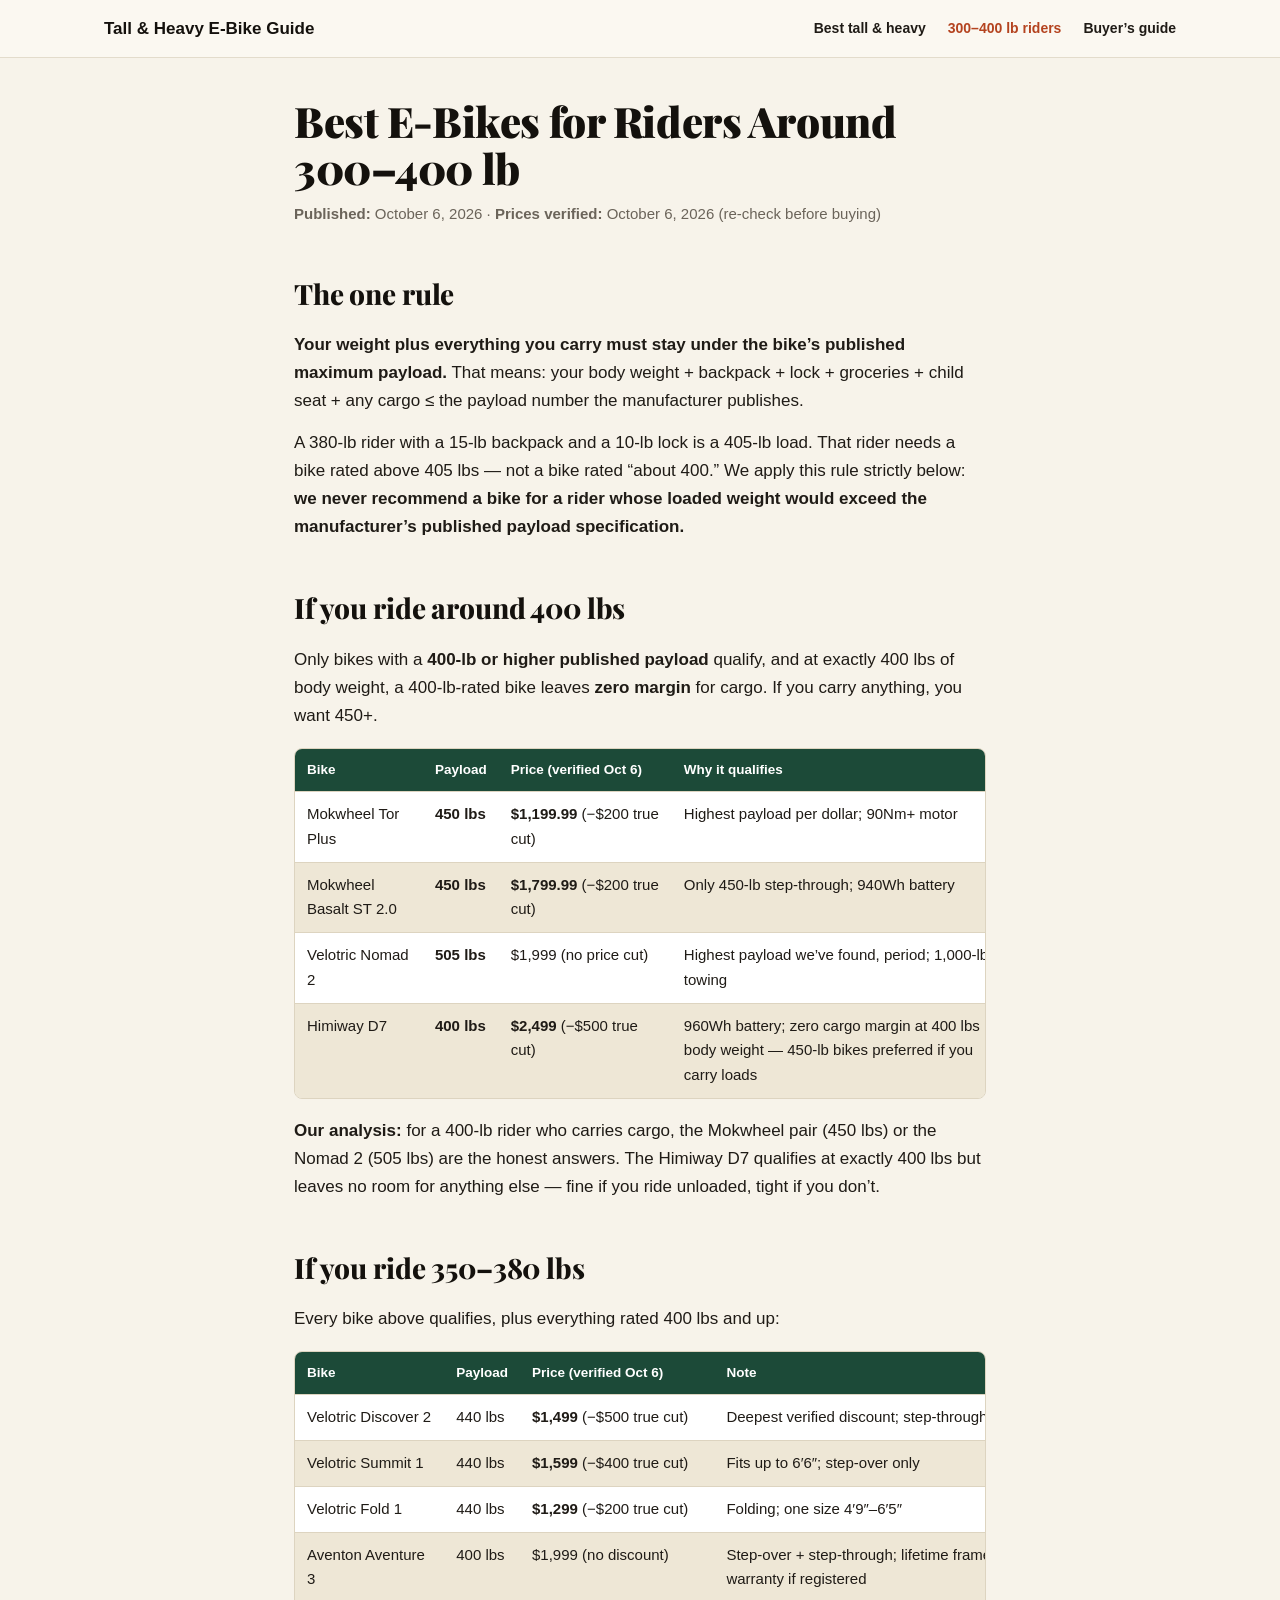
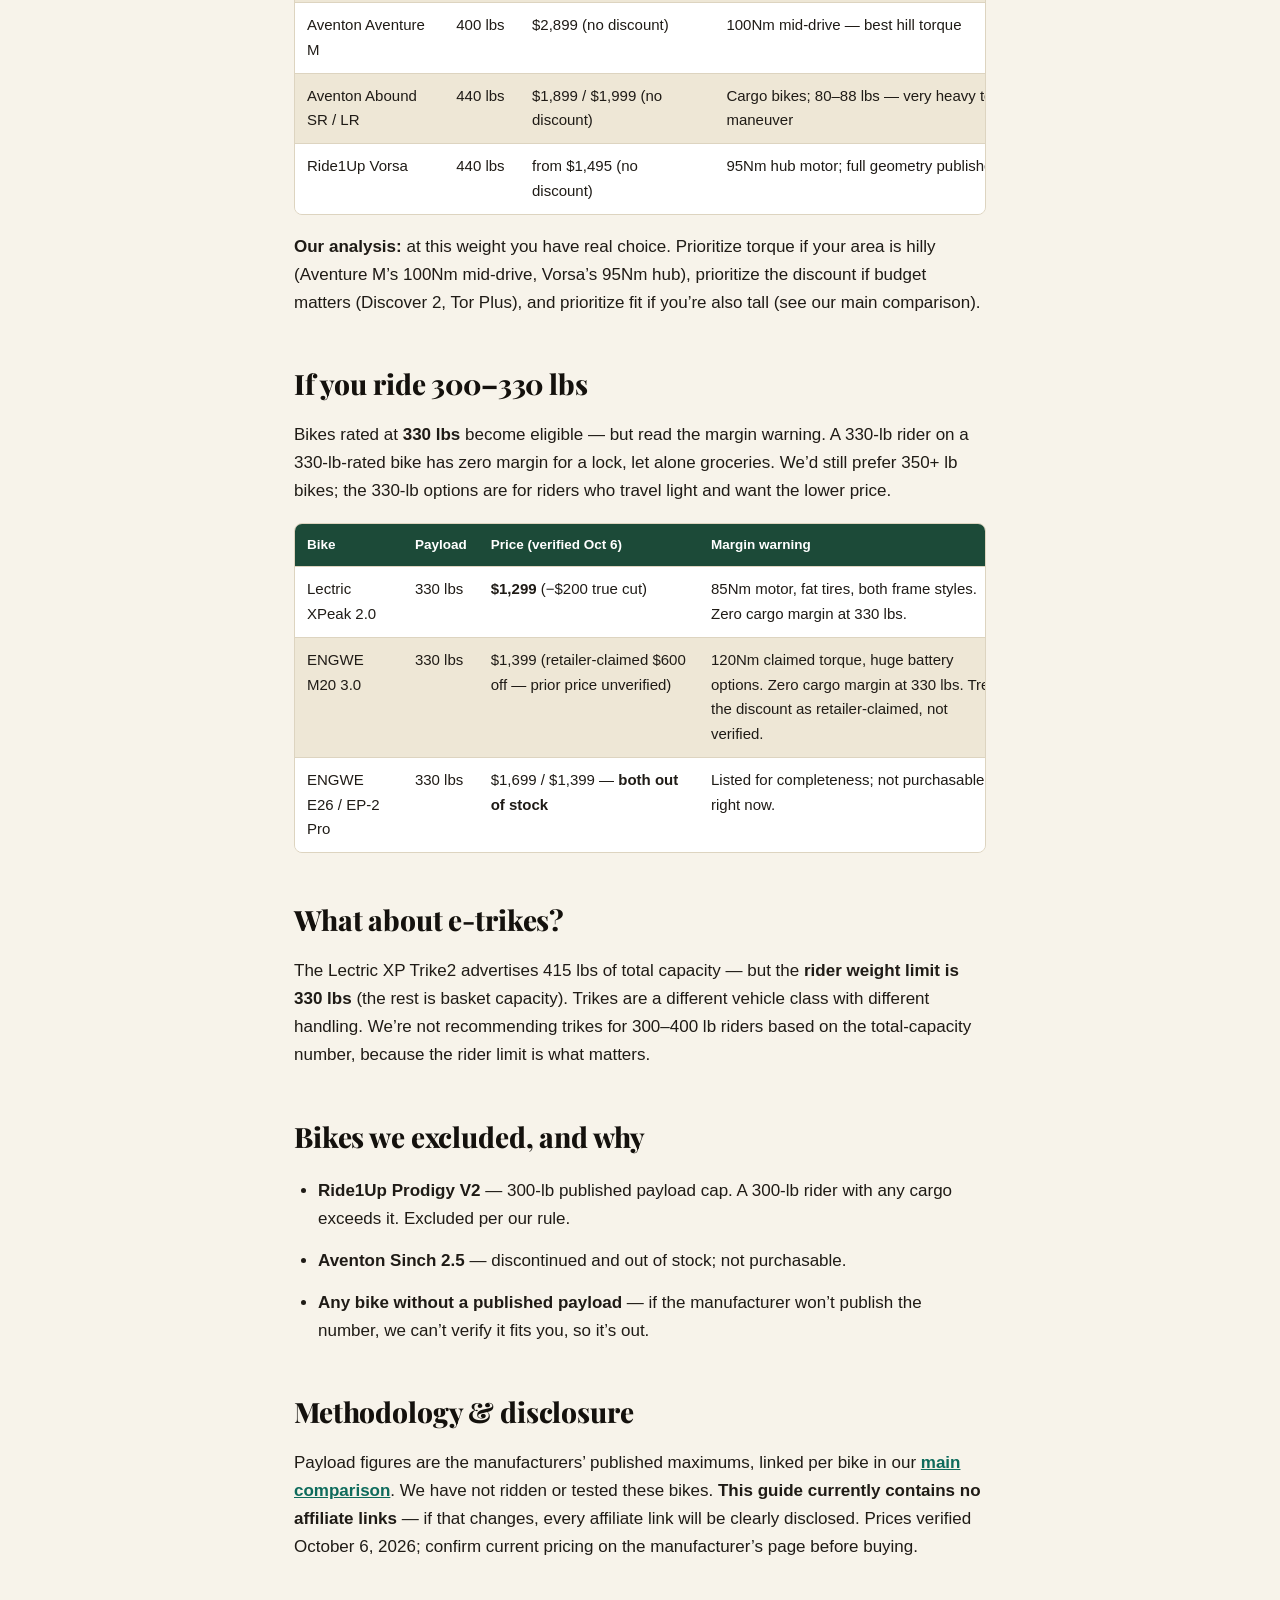
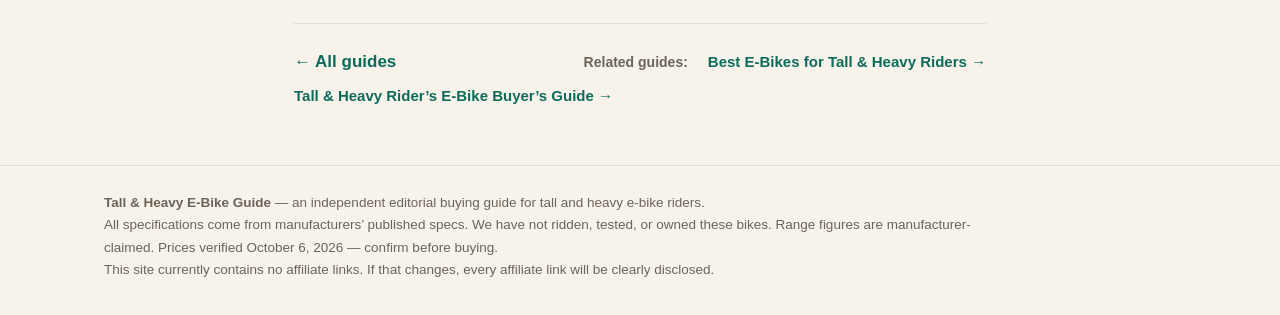
==== best-ebikes-300-400-lb.html @ 9513f45b "Add files via upload" ====
<!DOCTYPE html>
<html lang="en">
<head>
  <meta charset="utf-8">
  <meta name="viewport" content="width=device-width, initial-scale=1">
  <title>Best E-Bikes for Riders Around 300&ndash;400 lb (2026) | Tall &amp; Heavy E-Bike Guide</title>
  <meta name="description" content="Which e-bikes honestly fit 300–400 lb riders? Payload-by-weight-class picks from manufacturers' published specs, with margin warnings and bikes we excluded.">
  <link rel="preconnect" href="https://fonts.googleapis.com">
  <link rel="preconnect" href="https://fonts.gstatic.com" crossorigin>
  <link href="https://fonts.googleapis.com/css2?family=Playfair+Display:wght@700;800;900&display=swap" rel="stylesheet">
  <link rel="stylesheet" href="styles.css">
</head>
<body>
  <header class="site-header">
    <div class="container header-inner">
      <a class="site-title" href="index.html">Tall &amp; Heavy E-Bike Guide</a>
      <nav class="site-nav" aria-label="Main navigation">
        <a href="best-tall-heavy-ebikes.html">Best tall &amp; heavy</a>
        <a href="best-ebikes-300-400-lb.html" aria-current="page">300&ndash;400 lb riders</a>
        <a href="tall-heavy-ebike-buyers-guide.html">Buyer&rsquo;s guide</a>
      </nav>
    </div>
  </header>

  <main class="container container-narrow">
    <article class="article">
      <h1>Best E-Bikes for Riders Around 300&ndash;400 lb</h1>
      <p class="article-meta"><strong>Published:</strong> October 6, 2026 &middot; <strong>Prices verified:</strong> October 6, 2026 (re-check before buying)</p>

      <h2>The one rule</h2>
      <p><strong>Your weight plus everything you carry must stay under the bike&rsquo;s published maximum payload.</strong> That means: your body weight + backpack + lock + groceries + child seat + any cargo &le; the payload number the manufacturer publishes.</p>
      <p>A 380-lb rider with a 15-lb backpack and a 10-lb lock is a 405-lb load. That rider needs a bike rated above 405 lbs &mdash; not a bike rated &ldquo;about 400.&rdquo; We apply this rule strictly below: <strong>we never recommend a bike for a rider whose loaded weight would exceed the manufacturer&rsquo;s published payload specification.</strong></p>

      <h2>If you ride around 400 lbs</h2>
      <p>Only bikes with a <strong>400-lb or higher published payload</strong> qualify, and at exactly 400 lbs of body weight, a 400-lb-rated bike leaves <strong>zero margin</strong> for cargo. If you carry anything, you want 450+.</p>
      <div class="table-wrap">
      <table>
        <thead>
          <tr><th>Bike</th><th>Payload</th><th>Price (verified Oct 6)</th><th>Why it qualifies</th></tr>
        </thead>
        <tbody>
          <tr><td>Mokwheel Tor Plus</td><td><strong>450 lbs</strong></td><td><strong>$1,199.99</strong> (&minus;$200 true cut)</td><td>Highest payload per dollar; 90Nm+ motor</td></tr>
          <tr><td>Mokwheel Basalt ST 2.0</td><td><strong>450 lbs</strong></td><td><strong>$1,799.99</strong> (&minus;$200 true cut)</td><td>Only 450-lb step-through; 940Wh battery</td></tr>
          <tr><td>Velotric Nomad 2</td><td><strong>505 lbs</strong></td><td>$1,999 (no price cut)</td><td>Highest payload we&rsquo;ve found, period; 1,000-lb towing</td></tr>
          <tr><td>Himiway D7</td><td><strong>400 lbs</strong></td><td><strong>$2,499</strong> (&minus;$500 true cut)</td><td>960Wh battery; zero cargo margin at 400 lbs body weight &mdash; 450-lb bikes preferred if you carry loads</td></tr>
        </tbody>
      </table>
      </div>
      <p><strong>Our analysis:</strong> for a 400-lb rider who carries cargo, the Mokwheel pair (450 lbs) or the Nomad 2 (505 lbs) are the honest answers. The Himiway D7 qualifies at exactly 400 lbs but leaves no room for anything else &mdash; fine if you ride unloaded, tight if you don&rsquo;t.</p>

      <h2>If you ride 350&ndash;380 lbs</h2>
      <p>Every bike above qualifies, plus everything rated 400 lbs and up:</p>
      <div class="table-wrap">
      <table>
        <thead>
          <tr><th>Bike</th><th>Payload</th><th>Price (verified Oct 6)</th><th>Note</th></tr>
        </thead>
        <tbody>
          <tr><td>Velotric Discover 2</td><td>440 lbs</td><td><strong>$1,499</strong> (&minus;$500 true cut)</td><td>Deepest verified discount; step-through</td></tr>
          <tr><td>Velotric Summit 1</td><td>440 lbs</td><td><strong>$1,599</strong> (&minus;$400 true cut)</td><td>Fits up to 6&prime;6&Prime;; step-over only</td></tr>
          <tr><td>Velotric Fold 1</td><td>440 lbs</td><td><strong>$1,299</strong> (&minus;$200 true cut)</td><td>Folding; one size 4&prime;9&Prime;&ndash;6&prime;5&Prime;</td></tr>
          <tr><td>Aventon Aventure 3</td><td>400 lbs</td><td>$1,999 (no discount)</td><td>Step-over + step-through; lifetime frame warranty if registered</td></tr>
          <tr><td>Aventon Aventure M</td><td>400 lbs</td><td>$2,899 (no discount)</td><td>100Nm mid-drive &mdash; best hill torque</td></tr>
          <tr><td>Aventon Abound SR / LR</td><td>440 lbs</td><td>$1,899 / $1,999 (no discount)</td><td>Cargo bikes; 80&ndash;88 lbs &mdash; very heavy to maneuver</td></tr>
          <tr><td>Ride1Up Vorsa</td><td>440 lbs</td><td>from $1,495 (no discount)</td><td>95Nm hub motor; full geometry published</td></tr>
        </tbody>
      </table>
      </div>
      <p><strong>Our analysis:</strong> at this weight you have real choice. Prioritize torque if your area is hilly (Aventure M&rsquo;s 100Nm mid-drive, Vorsa&rsquo;s 95Nm hub), prioritize the discount if budget matters (Discover 2, Tor Plus), and prioritize fit if you&rsquo;re also tall (see our main comparison).</p>

      <h2>If you ride 300&ndash;330 lbs</h2>
      <p>Bikes rated at <strong>330 lbs</strong> become eligible &mdash; but read the margin warning. A 330-lb rider on a 330-lb-rated bike has zero margin for a lock, let alone groceries. We&rsquo;d still prefer 350+ lb bikes; the 330-lb options are for riders who travel light and want the lower price.</p>
      <div class="table-wrap">
      <table>
        <thead>
          <tr><th>Bike</th><th>Payload</th><th>Price (verified Oct 6)</th><th>Margin warning</th></tr>
        </thead>
        <tbody>
          <tr><td>Lectric XPeak 2.0</td><td>330 lbs</td><td><strong>$1,299</strong> (&minus;$200 true cut)</td><td>85Nm motor, fat tires, both frame styles. Zero cargo margin at 330 lbs.</td></tr>
          <tr><td>ENGWE M20 3.0</td><td>330 lbs</td><td>$1,399 (retailer-claimed $600 off &mdash; prior price unverified)</td><td>120Nm claimed torque, huge battery options. Zero cargo margin at 330 lbs. Treat the discount as retailer-claimed, not verified.</td></tr>
          <tr><td>ENGWE E26 / EP-2 Pro</td><td>330 lbs</td><td>$1,699 / $1,399 &mdash; <strong>both out of stock</strong></td><td>Listed for completeness; not purchasable right now.</td></tr>
        </tbody>
      </table>
      </div>

      <h2>What about e-trikes?</h2>
      <p>The Lectric XP Trike2 advertises 415 lbs of total capacity &mdash; but the <strong>rider weight limit is 330 lbs</strong> (the rest is basket capacity). Trikes are a different vehicle class with different handling. We&rsquo;re not recommending trikes for 300&ndash;400 lb riders based on the total-capacity number, because the rider limit is what matters.</p>

      <h2>Bikes we excluded, and why</h2>
      <ul>
        <li><strong>Ride1Up Prodigy V2</strong> &mdash; 300-lb published payload cap. A 300-lb rider with any cargo exceeds it. Excluded per our rule.</li>
        <li><strong>Aventon Sinch 2.5</strong> &mdash; discontinued and out of stock; not purchasable.</li>
        <li><strong>Any bike without a published payload</strong> &mdash; if the manufacturer won&rsquo;t publish the number, we can&rsquo;t verify it fits you, so it&rsquo;s out.</li>
      </ul>

      <h2>Methodology &amp; disclosure</h2>
      <p>Payload figures are the manufacturers&rsquo; published maximums, linked per bike in our <a href="best-tall-heavy-ebikes.html">main comparison</a>. We have not ridden or tested these bikes. <strong>This guide currently contains no affiliate links</strong> &mdash; if that changes, every affiliate link will be clearly disclosed. Prices verified October 6, 2026; confirm current pricing on the manufacturer&rsquo;s page before buying.</p>
    </article>

    <nav class="related-nav" aria-label="Related guides">
      <a class="back-link" href="index.html">&larr; All guides</a>
      <span class="related-label">Related guides:</span>
      <a class="related-link" href="best-tall-heavy-ebikes.html">Best E-Bikes for Tall &amp; Heavy Riders &rarr;</a>
      <a class="related-link" href="tall-heavy-ebike-buyers-guide.html">Tall &amp; Heavy Rider&rsquo;s E-Bike Buyer&rsquo;s Guide &rarr;</a>
    </nav>
  </main>

  <footer class="site-footer">
    <div class="container">
      <p><strong>Tall &amp; Heavy E-Bike Guide</strong> &mdash; an independent editorial buying guide for tall and heavy e-bike riders.</p>
      <p>All specifications come from manufacturers&rsquo; published specs. We have not ridden, tested, or owned these bikes. Range figures are manufacturer-claimed. Prices verified October 6, 2026 &mdash; confirm before buying.</p>
      <p>This site currently contains no affiliate links. If that changes, every affiliate link will be clearly disclosed.</p>
    </div>
  </footer>
</body>
</html>
---- styles.css ----
/* Tall & Heavy E-Bike Guide — faithful recreation of the approved original design.
   Warm paper editorial theme: cream ground, rust accent, deep-green tables/disclosure. */

:root {
  --bg: #F7F3EA;
  --nav-bg: #FBF8F1;
  --card-bg: #FFFFFF;
  --text: #1F1B16;
  --muted: #6B645A;
  --heading: #14110D;
  --rust: #B4431F;
  --teal: #0E6B5C;
  --teal-hover: #0A5246;
  --green-dark: #1C4A38;
  --border: #E3DCCC;
  --card-border: #E2DACA;
  --table-stripe: #EEE7D6;
  --table-border: #DDD4C0;
  --max-width: 1120px;
  --article-width: 740px;
  --radius: 8px;
  --serif: "Playfair Display", Georgia, "Times New Roman", serif;
  --sans: -apple-system, BlinkMacSystemFont, "Segoe UI", Roboto, Helvetica, Arial, sans-serif;
}

* { box-sizing: border-box; }

body {
  margin: 0;
  font-family: var(--sans);
  font-size: 17px;
  line-height: 1.65;
  color: var(--text);
  background: var(--bg);
}

.container {
  max-width: var(--max-width);
  margin: 0 auto;
  padding: 0 24px;
}

.container-narrow { max-width: var(--article-width); }

/* ---------- Header / nav ---------- */
.site-header {
  background: var(--nav-bg);
  border-bottom: 1px solid var(--border);
  position: sticky;
  top: 0;
  z-index: 10;
}

.header-inner {
  display: flex;
  align-items: center;
  justify-content: space-between;
  flex-wrap: wrap;
  gap: 8px 24px;
  padding-top: 13px;
  padding-bottom: 13px;
}

.site-title {
  font-size: 17px;
  font-weight: 700;
  color: var(--heading);
  text-decoration: none;
}

.site-nav { display: flex; flex-wrap: wrap; gap: 4px 22px; }

.site-nav a {
  color: var(--text);
  text-decoration: none;
  font-size: 14px;
  font-weight: 600;
  padding: 4px 0;
}

.site-nav a:hover { color: var(--rust); }
.site-nav a[aria-current="page"] { color: var(--rust); }

/* ---------- Hero (landing) ---------- */
.hero { padding: 72px 0 40px; }

.eyebrow {
  display: flex;
  align-items: center;
  gap: 10px;
  font-size: 12px;
  font-weight: 700;
  letter-spacing: 0.14em;
  text-transform: uppercase;
  color: var(--teal);
  margin: 0 0 18px;
}

.eyebrow::before {
  content: "";
  display: inline-block;
  width: 28px;
  height: 3px;
  background: var(--rust);
}

.hero h1 {
  font-family: var(--serif);
  font-weight: 900;
  font-size: 64px;
  line-height: 1.05;
  letter-spacing: -0.01em;
  color: var(--heading);
  margin: 0 0 20px;
  max-width: 12em;
}

.hero .lede {
  font-size: 19px;
  color: var(--muted);
  max-width: 640px;
  margin: 0;
}

.hero-rule {
  border: none;
  border-top: 1px solid var(--border);
  margin: 48px 0 0;
}

/* ---------- Guide cards ---------- */
.guides-section { padding: 56px 0 8px; }

.guides-section h2, .research-section h2 {
  font-family: var(--serif);
  font-weight: 800;
  font-size: 40px;
  color: var(--heading);
  margin: 0 0 28px;
  letter-spacing: -0.01em;
}

.cards {
  display: grid;
  grid-template-columns: repeat(3, 1fr);
  gap: 24px;
}

.card {
  display: flex;
  flex-direction: column;
  background: var(--card-bg);
  border: 1px solid var(--card-border);
  border-radius: var(--radius);
  padding: 28px;
  text-decoration: none;
  color: var(--text);
  box-shadow: 0 2px 10px rgba(31, 27, 22, 0.05);
}

.card:hover { border-color: var(--rust); }

.card-num {
  font-family: var(--serif);
  font-size: 20px;
  color: var(--rust);
  margin-bottom: 18px;
}

.card h3 {
  font-family: var(--serif);
  font-size: 25px;
  font-weight: 700;
  line-height: 1.25;
  color: var(--heading);
  margin: 0 0 12px;
}

.card p {
  font-size: 15.5px;
  color: var(--muted);
  margin: 0 0 20px;
  flex-grow: 1;
}

.card-link {
  color: var(--teal);
  font-weight: 700;
  font-size: 15px;
}

.card:hover .card-link { color: var(--teal-hover); }

/* ---------- Research section ---------- */
.research-section { padding: 64px 0 8px; }

.research-cols {
  display: grid;
  grid-template-columns: 1fr 1fr;
  gap: 40px;
  margin-bottom: 40px;
}

.research-cols h3 {
  font-size: 18px;
  font-weight: 700;
  color: var(--heading);
  margin: 0 0 10px;
}

.research-cols p { color: var(--muted); margin: 0; font-size: 16.5px; }

/* ---------- Disclosure panel ---------- */
.disclosure {
  background: var(--green-dark);
  color: #ffffff;
  border-radius: 4px;
  padding: 30px 32px;
  margin: 8px 0 64px;
}

.disclosure h3 {
  font-size: 17px;
  font-weight: 700;
  margin: 0 0 10px;
  color: #ffffff;
}

.disclosure p { margin: 0; font-size: 16px; color: #f2efe6; }

/* ---------- Articles ---------- */
.article { padding: 40px 0 8px; }

.article h1 {
  font-family: var(--serif);
  font-weight: 900;
  font-size: 42px;
  line-height: 1.12;
  letter-spacing: -0.01em;
  color: var(--heading);
  margin: 0 0 10px;
}

.article-meta { color: var(--muted); font-size: 15px; margin-bottom: 28px; }

.article h2 {
  font-family: var(--serif);
  font-size: 28px;
  font-weight: 800;
  color: var(--heading);
  margin: 44px 0 14px;
  letter-spacing: -0.005em;
}

.article h3 {
  font-family: var(--serif);
  font-size: 21px;
  font-weight: 700;
  color: var(--heading);
  margin: 30px 0 10px;
}

.article p, .article li { margin: 0 0 14px; }
.article ul { padding-left: 24px; }
.article a { color: var(--teal); font-weight: 600; }
.article a:hover { color: var(--teal-hover); }
.footnote { font-size: 14px; color: var(--muted); }

/* Tables */
.table-wrap {
  overflow-x: auto;
  margin: 18px 0;
  border: 1px solid var(--table-border);
  border-radius: var(--radius);
  background: var(--card-bg);
}

table { border-collapse: collapse; width: 100%; font-size: 15px; min-width: 720px; }

th, td {
  text-align: left;
  padding: 10px 12px;
  border-bottom: 1px solid var(--table-border);
  vertical-align: top;
}

thead th {
  background: var(--green-dark);
  color: #ffffff;
  font-weight: 700;
  font-size: 13.5px;
  white-space: nowrap;
}

tbody tr:nth-child(even) { background: var(--table-stripe); }
tbody tr:last-child td { border-bottom: none; }

/* Related-guides nav on article pages */
.related-nav {
  margin: 40px 0 8px;
  padding-top: 24px;
  border-top: 1px solid var(--border);
  display: flex;
  flex-wrap: wrap;
  align-items: center;
  gap: 8px 20px;
}

.related-nav .back-link {
  color: var(--teal);
  font-weight: 700;
  text-decoration: none;
  margin-right: auto;
}

.related-nav .related-label { color: var(--muted); font-size: 14px; font-weight: 600; }

.related-nav a.related-link {
  color: var(--teal);
  font-weight: 600;
  text-decoration: none;
  font-size: 15px;
}

.related-nav a:hover { color: var(--teal-hover); }

/* ---------- Footer ---------- */
.site-footer {
  border-top: 1px solid var(--border);
  margin-top: 56px;
  padding: 26px 0 34px;
  font-size: 13.5px;
  color: var(--muted);
}

.site-footer p { margin: 0; max-width: 900px; }

/* ---------- Mobile ---------- */
@media (max-width: 900px) {
  .cards { grid-template-columns: 1fr; }
  .research-cols { grid-template-columns: 1fr; gap: 24px; }
}

@media (max-width: 640px) {
  body { font-size: 16px; }
  .hero { padding: 48px 0 28px; }
  .hero h1 { font-size: 42px; }
  .hero .lede { font-size: 17px; }
  .guides-section h2, .research-section h2 { font-size: 30px; }
  .article h1 { font-size: 32px; }
  .article h2 { font-size: 24px; }
  .header-inner { gap: 6px 16px; }
  .site-nav { gap: 4px 14px; }
  .disclosure { padding: 24px; }
}
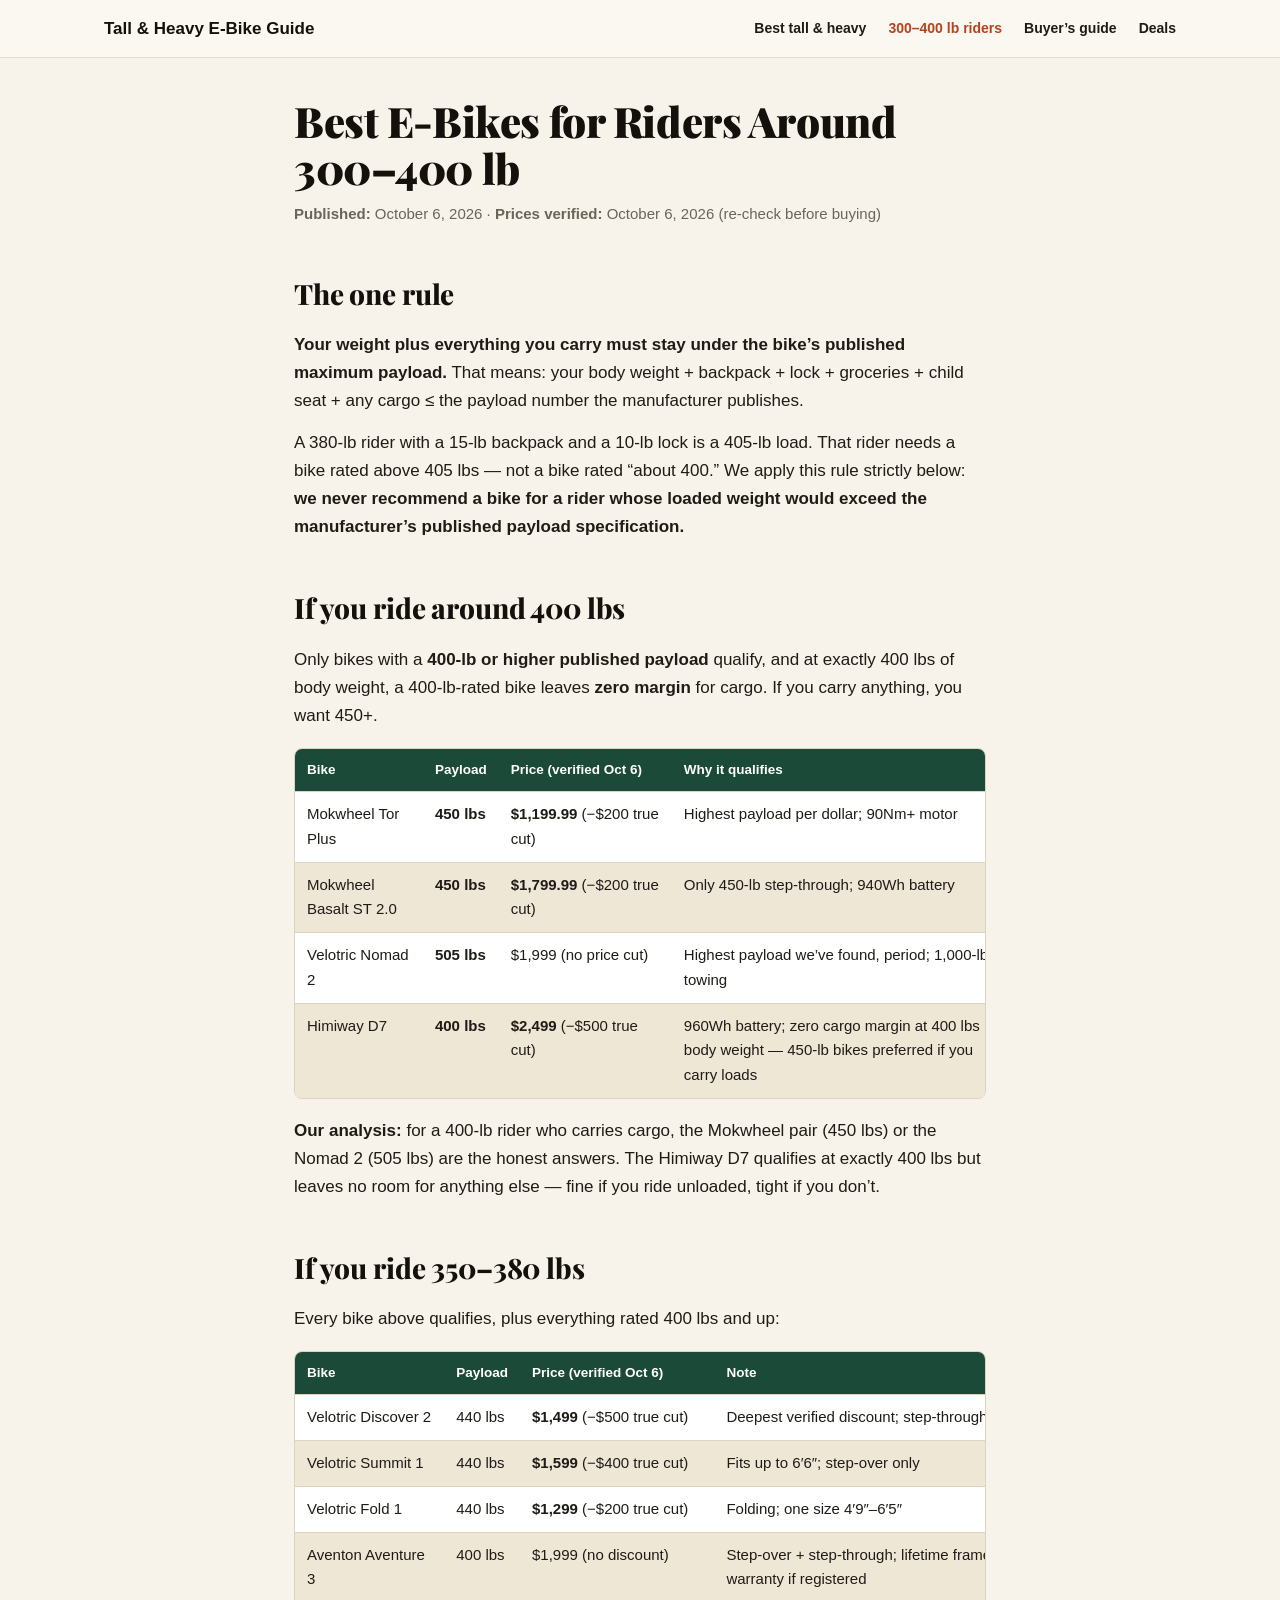
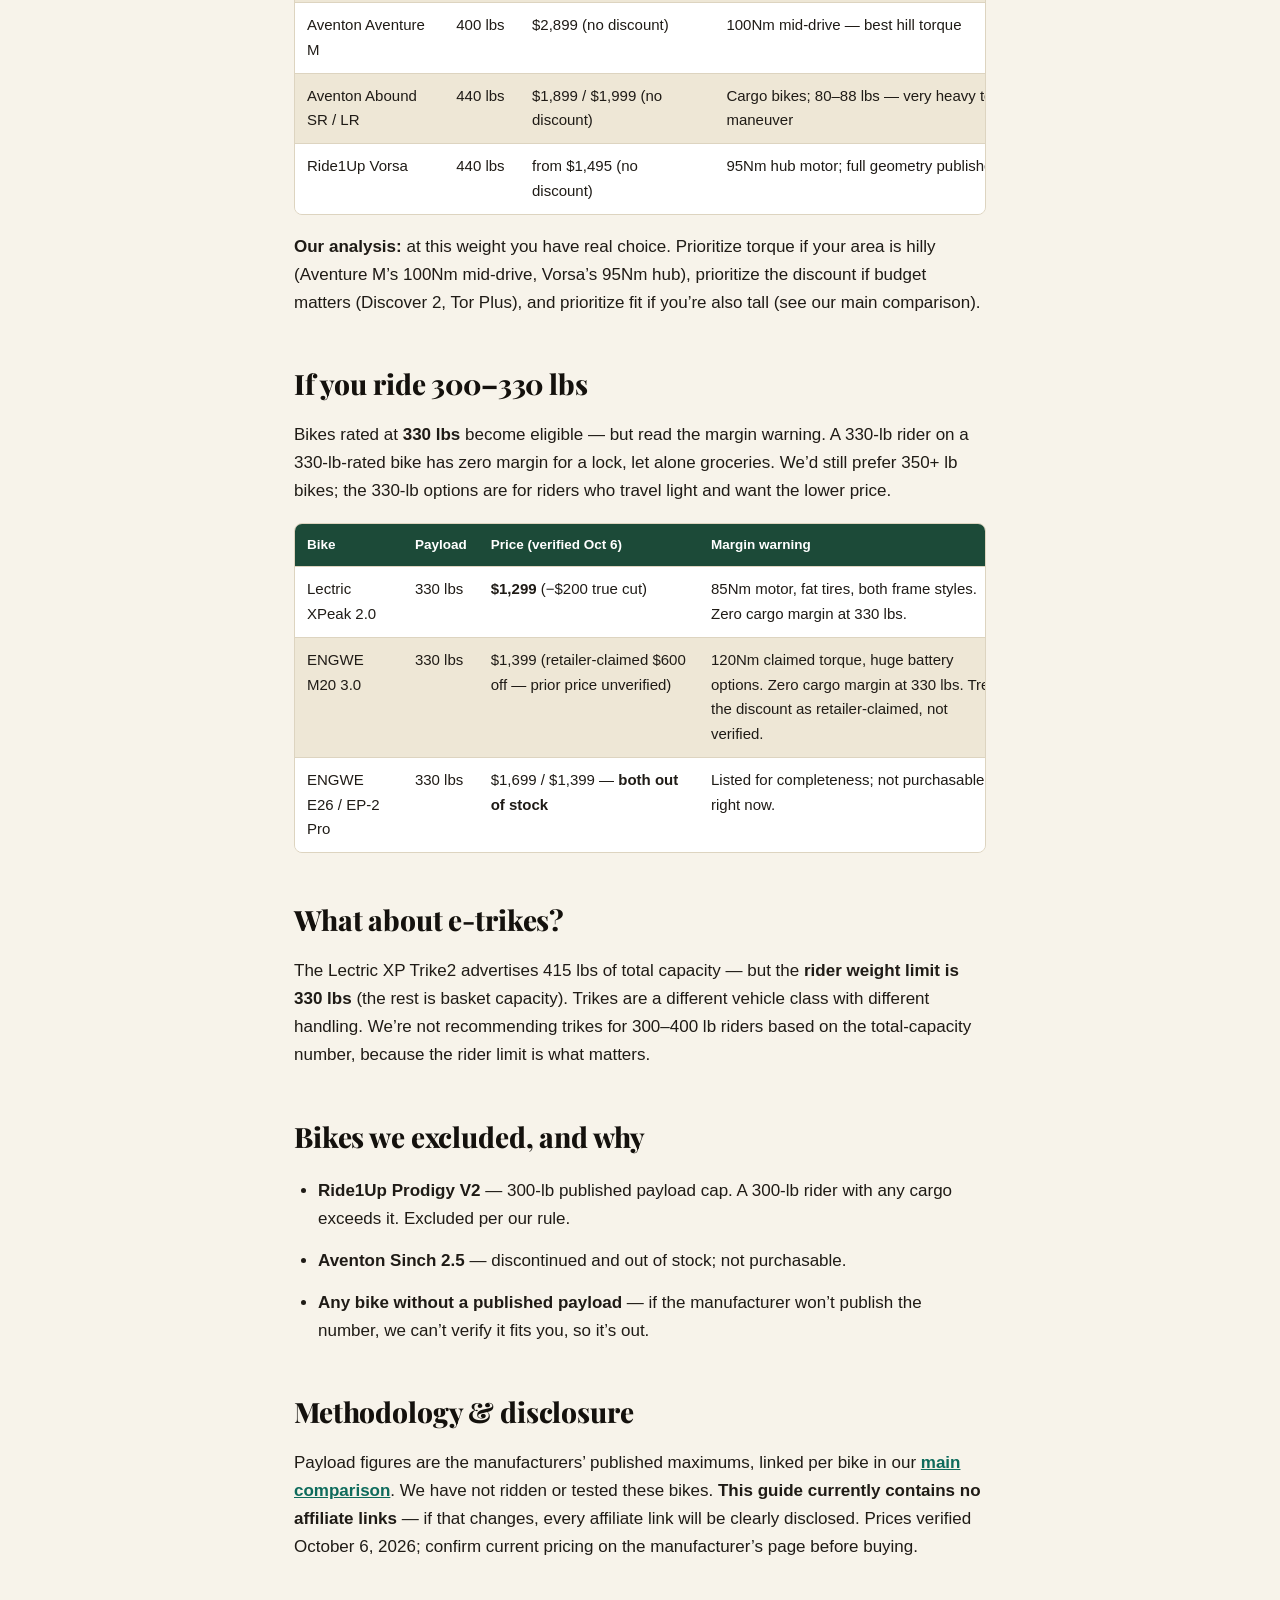
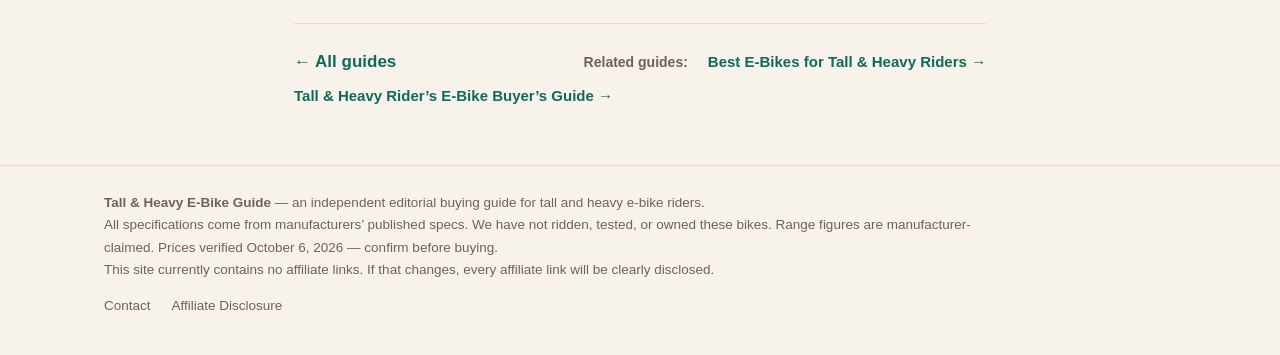
==== commit cee1009e: "Add files via upload" ====
--- a/best-ebikes-300-400-lb.html
+++ b/best-ebikes-300-400-lb.html
@@ -18,6 +18,7 @@
         <a href="best-tall-heavy-ebikes.html">Best tall &amp; heavy</a>
         <a href="best-ebikes-300-400-lb.html" aria-current="page">300&ndash;400 lb riders</a>
         <a href="tall-heavy-ebike-buyers-guide.html">Buyer&rsquo;s guide</a>
+        <a href="heavy-duty-ebike-deals.html">Deals</a>
       </nav>
     </div>
   </header>
@@ -110,6 +111,10 @@
       <p><strong>Tall &amp; Heavy E-Bike Guide</strong> &mdash; an independent editorial buying guide for tall and heavy e-bike riders.</p>
       <p>All specifications come from manufacturers&rsquo; published specs. We have not ridden, tested, or owned these bikes. Range figures are manufacturer-claimed. Prices verified October 6, 2026 &mdash; confirm before buying.</p>
       <p>This site currently contains no affiliate links. If that changes, every affiliate link will be clearly disclosed.</p>
+      <nav class="footer-nav" aria-label="Footer">
+        <a href="contact.html">Contact</a>
+        <a href="affiliate-disclosure.html">Affiliate Disclosure</a>
+      </nav>
     </div>
   </footer>
 </body>
--- a/styles.css
+++ b/styles.css
@@ -353,3 +353,71 @@
   .site-nav { gap: 4px 14px; }
   .disclosure { padding: 24px; }
 }
+
+/* ---------- Marketing additions: CTAs, picks box ---------- */
+.cta-row { margin: 18px 0 6px; }
+
+a.cta-button {
+  display: inline-block;
+  background: var(--rust);
+  color: #ffffff !important;
+  font-weight: 700;
+  font-size: 16px;
+  text-decoration: none;
+  padding: 12px 26px;
+  border-radius: var(--radius);
+  margin: 6px 10px 6px 0;
+}
+
+a.cta-button:hover { background: #93381a; color: #ffffff !important; }
+
+.cta-note { font-size: 13.5px; color: var(--muted); margin-top: 6px; }
+
+.picks-box {
+  background: var(--card-bg);
+  border: 1px solid var(--card-border);
+  border-left: 4px solid var(--rust);
+  border-radius: var(--radius);
+  padding: 22px 24px;
+  margin: 24px 0 8px;
+  box-shadow: 0 2px 10px rgba(31, 27, 22, 0.05);
+}
+
+.picks-box h2 {
+  font-family: var(--serif);
+  font-size: 22px;
+  margin: 0 0 12px;
+  border: none;
+  padding: 0;
+}
+
+.picks-box ul { margin: 0; padding-left: 20px; }
+.picks-box li { margin-bottom: 8px; font-size: 16px; }
+.picks-box a { color: var(--teal); font-weight: 600; }
+
+.deal-badge {
+  display: inline-block;
+  background: var(--green-dark);
+  color: #ffffff;
+  font-size: 13px;
+  font-weight: 700;
+  padding: 3px 10px;
+  border-radius: 20px;
+  margin-left: 8px;
+  vertical-align: middle;
+}
+
+.deal-table td:first-child { font-weight: 700; }
+
+.site-footer nav.footer-nav { margin: 14px 0 4px; }
+.site-footer nav.footer-nav a {
+  color: var(--muted);
+  font-size: 13.5px;
+  margin-right: 18px;
+  text-decoration: none;
+}
+.site-footer nav.footer-nav a:hover { color: var(--rust); }
+
+@media (max-width: 640px) {
+  a.cta-button { display: block; text-align: center; margin: 8px 0; }
+}
